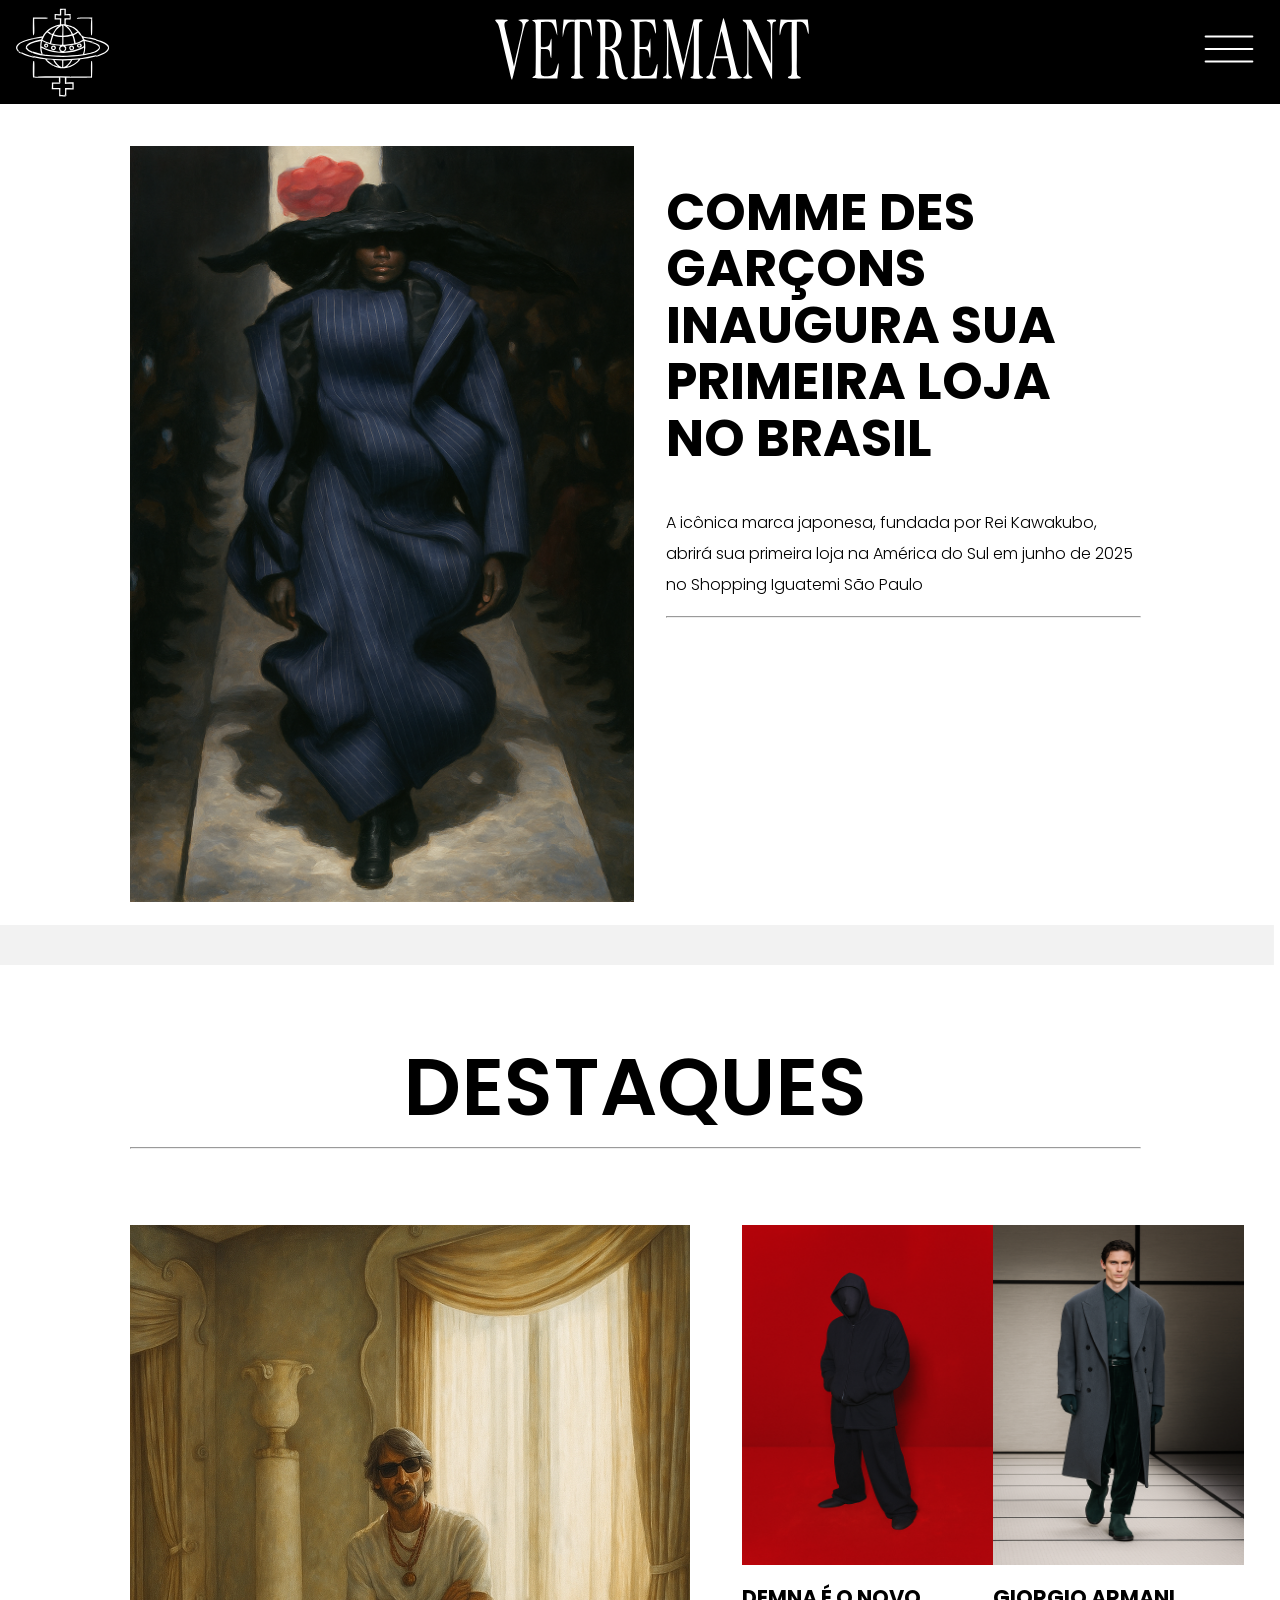
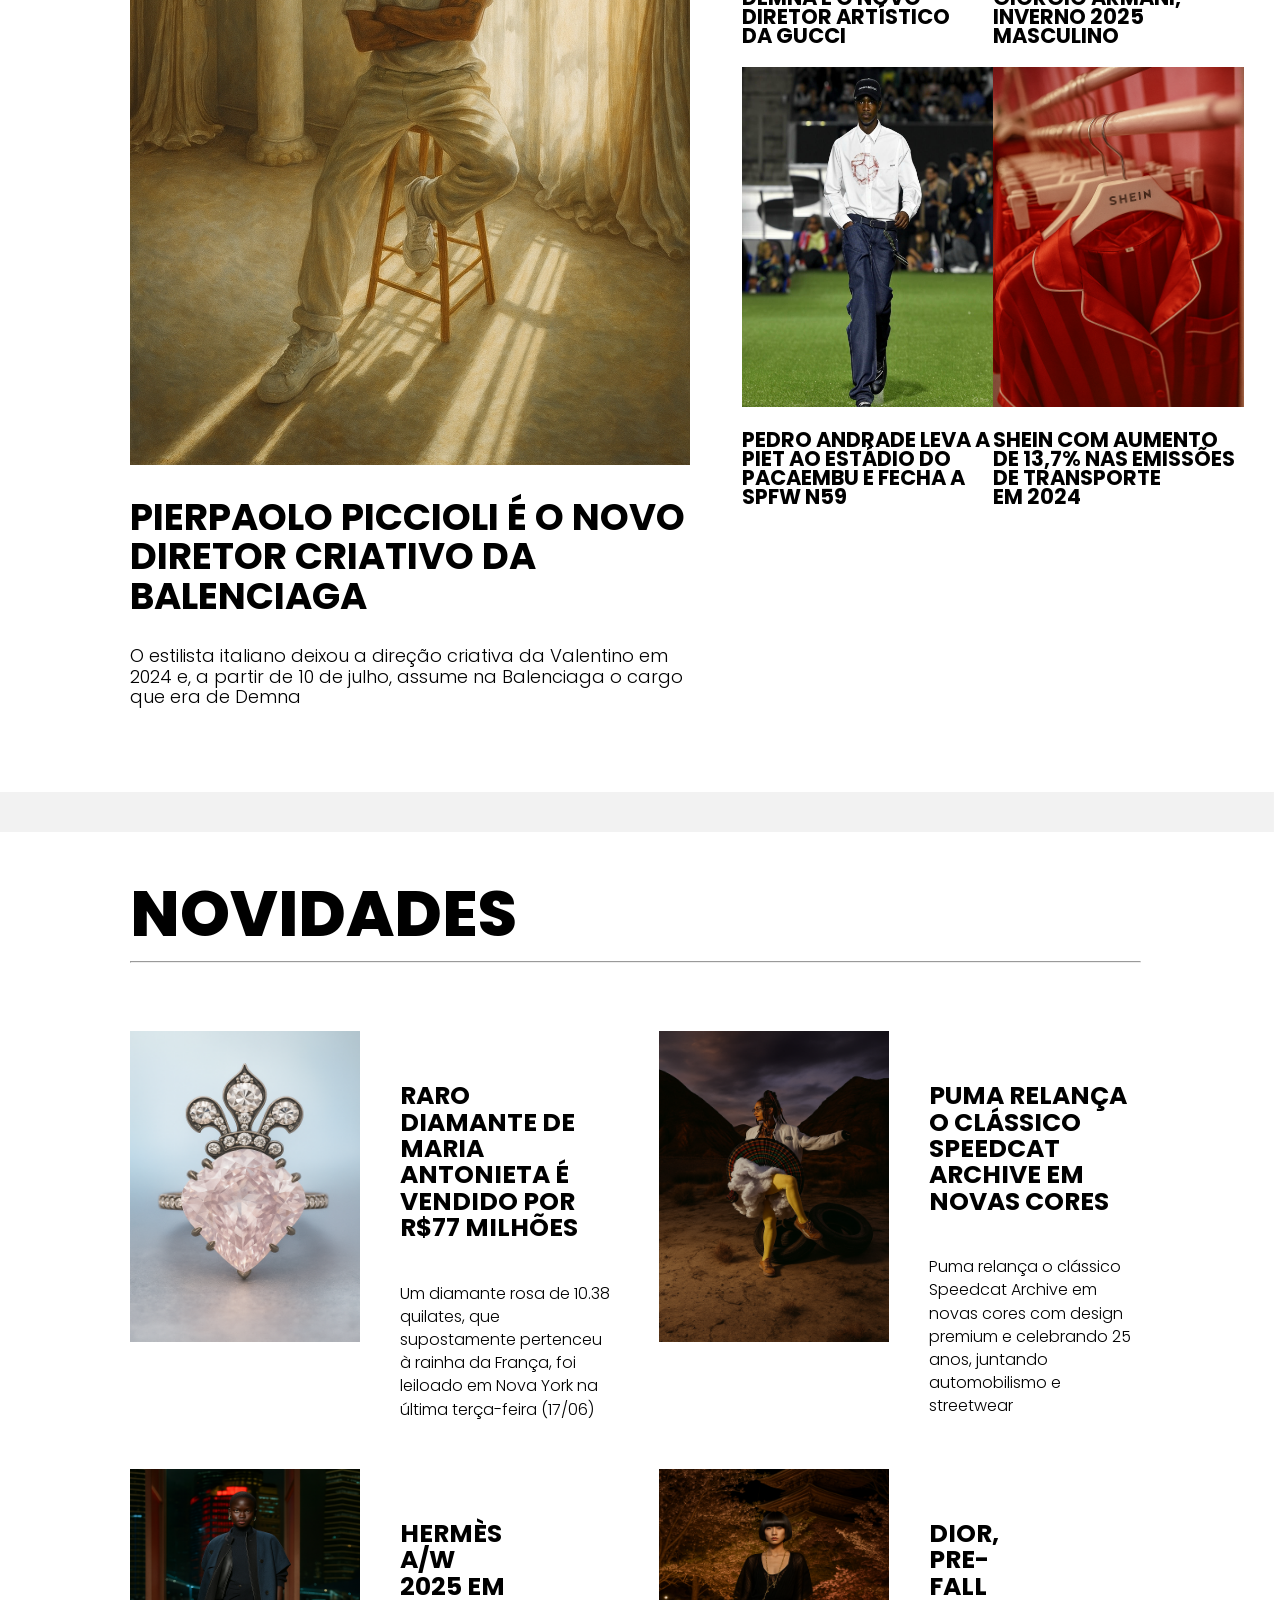
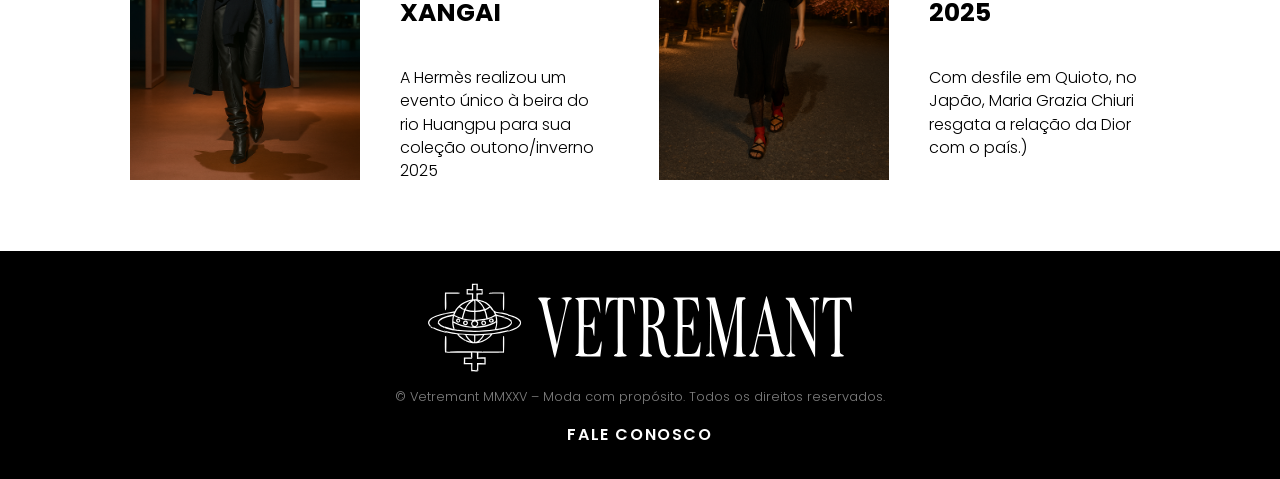
==== pages/index.html @ 710bb36f "HTML e CSS completo da página Comme des Garçons, Criaçao do JavaScript do menu para páginas de conte" ====
<!DOCTYPE html>
<html lang="en">
<head>
    <meta charset="UTF-8">
    <meta name="viewport" content="width=device-width, initial-scale=1.0">

    <link rel="preconnect" href="https://fonts.googleapis.com">
    <link rel="preconnect" href="https://fonts.gstatic.com" crossorigin>
    <link href="https://fonts.googleapis.com/css2?family=Poppins:wght@200;300;400;500;600;700;800;900&display=swap" rel="stylesheet">

    <link rel="stylesheet" href="../style/style.css">
    <script src="../js/script.js" defer></script>
    <title>Vetremant - Fashion News</title>
</head>

<body>
    <header class="header-desktop">
        <img src="../assets-images/symbol1.svg" alt="Símbolo do site de notícias Vetrement"">
        <a href="index.html">
            <img src="../assets-images/logo1.svg" alt="Nome do site de notícias Vetrement">
        </a>
        <button>
            <img src="../assets-images/icon-menu-hamburguer 1.svg" alt="Ícone de menu hambúrguer">
        </button>

        <nav>
            <button>
                <img src="../assets-images/cancel.svg" alt="Ícone de X para fechar o menu">
            </button>
            <a href="#home">Home</a>
            <a href="#secao2">Destaques</a>
            <a href="#secao3">Novidades</a>
        </nav>
    </header>

    <div class="container" id="home">>

        <main>
            <section class="primeira-secao">
                <div class="post-principal">
                    <a href="./pag-comme-des-garcons.html">
                        <img src="../assets-images/destaques/comme-des-garçons/comme-des-garcons-img1.png" alt="Imagem destaque da Comme des Garçons">
                    </a>
                    <div class="texto-post-principal">
                        <a href="./pag-comme-des-garcons.html">
                        <h1>Comme des garçons inaugura sua primeira loja no Brasil</h1>
                        </a>
                        <p>A icônica marca japonesa, fundada por Rei Kawakubo, abrirá sua primeira loja na América do Sul em junho de 2025 no Shopping Iguatemi São Paulo</p>
                        <hr>
                    </div>
                </div>
            </section>


            <div id="secao2"></div>
            <nav class="divisao"></nav>


            <section class="segunda-secao">
                <h1>DESTAQUES</h1>
                <hr>

                <div class="destaques-grid">
                    <div class="destaque-principal">
                        <a href="#">
                            <img src="../assets-images/destaques/pierpaolo/pierpaolo img1.png" alt="Imagem destaque de Pierpaolo Piccioli">
                        </a>
                        <div class="texto-destaque-principal">
                            <a href="#">
                                <h2>Pierpaolo Piccioli é o novo diretor criativo da Balenciaga</h2>
                            </a>
                            <p>O estilista italiano deixou a direção criativa da Valentino em 2024 e, a partir de 10 de julho, assume na Balenciaga o cargo que era de Demna</p>
                        </div>
                    </div>

                    <div class="destaques-secundarios">

                        <div class="destaque2">
                        <a href="#">
                            <img src="../assets-images/destaques/denma/denma img1.png" alt="Imagem destaque de Demna">
                        </a>
                        <div class="texto-destaque2">
                            <a href="#">
                                <h2>Demna é o novo<br>diretor artístico<br>da gucci</h2>
                            </a>
                        </div>
                    </div>

                    <div class="destaque3">
                        <a href="#">
                            <img src="../assets-images/destaques/armani/armani img1.png" alt="Imagem destaque da Armani">
                        </a>
                        <div class="texto-destaque3">
                            <a href="#">
                                <h2>Giorgio Armani,<br>inverno 2025<br>masculino</h2>
                            </a>
                        </div>
                    </div>

                    <div class="destaque4">
                        <a href="#">
                            <img src="../assets-images/destaques/piet/piet img1.jpg" alt="Imagem destaque da PIET">
                        </a>
                        <div class="texto-destaque4">
                            <a href="#">
                                <h2>Pedro Andrade leva a<br>PIET ao estádio do<br>Pacaembu e fecha a<br>SPFW N59</h2>
                            </a>
                        </div>
                    </div>

                    <div class="destaque5">
                        <a href="#">
                            <img src="../assets-images/destaques/shein/shein img1.png" alt="Imagem destaque da Shein">
                        </a>
                        <div class="texto-destaque4">
                            <a href="#">
                                <h2>Shein com aumento<br>de 13,7% nas emissões<br>de transporte<br>em 2024</h2>
                            </a>
                        </div>
                    
                    </div>

                </div>
                <div id="secao3"></div>
            </section>


            <nav class="divisao"></nav>

            <section class="terceira-secao">
                <h1>NOVIDADES</h1>
                <hr>

                <div class="novidades-grid">

                    <div class="novidade1">
                        <a href="#">
                            <img src="../assets-images/novidades/maria-antonieta/dima img1.png" alt="Imagem destaque do Diamante">
                        </a>
                        <div class="texto-novidade1">
                            <a href="#">
                                <h2>Raro diamante de Maria Antonieta é vendido por R$77 milhões</h2>
                            </a>
                            <p>Um diamante rosa de 10.38 quilates, que supostamente pertenceu à rainha da França, foi leiloado em Nova York na última terça-feira (17/06)</p>
                        </div>
                    </div>

                    <div class="novidade2">
                        <a href="#">
                            <img src="../assets-images/novidades/puma/puma img1.png" alt="Imagem destaque da Puma">
                        </a>
                        <div class="texto-novidade2">
                            <a href="#">
                                <h2>Puma relança o clássico Speedcat Archive em novas cores</h2>
                            </a>
                            <p>Puma relança o clássico Speedcat Archive em novas cores com design premium e celebrando 25 anos, juntando automobilismo e streetwear</p>
                        </div>
                    </div>

                    <div class="novidade3">
                        <a href="#">
                            <img src="../assets-images/novidades/hermes/hermes img1.png" alt="Imagem destaque da Hermès">
                        </a>
                        <div class="texto-novidade3">
                            <a href="#">
                                <h2>Hermès<br>A/W<br>2025 em<br>Xangai</h2>
                            </a>
                            <p>A Hermès realizou um evento único à beira do rio Huangpu para sua coleção outono/inverno 2025</p>
                        </div>
                    </div>

                    <div class="novidade4">
                        <a href="#">
                            <img src="../assets-images/novidades/dior/dior img1.png" alt="Imagem destaque do Diamante">
                        </a>
                        <div class="texto-novidade4">
                            <a href="#">
                                <h2>Dior,<br>pre-<br>fall<br>2025 </h2>
                            </a>
                            <p>Com desfile em Quioto, no Japão, Maria Grazia Chiuri resgata a relação da Dior com o país.)</p>
                        </div>
                    </div>

                </div>
            </section>
        </main>
    </div>

    <footer>
        <div class="footer-logos">
                <img src="../assets-images/symbol1.svg" alt="Símbolo para footer do site de notícias Vetrement">
                <img src="../assets-images/logo1.svg" alt="Logo para footer do site de notícias Vetrement">
        </div>
        <p>© Vetremant MMXXV – Moda com propósito. Todos os direitos reservados.</p>
            <a href="#">FALE CONOSCO</a>
    </footer>
</body>
</html>
---- style/style.css ----
*{
    margin: 0;
    padding: 0;
    box-sizing: border-box;
    text-decoration: none;
    font-family: "Poppins", sans-serif;
}

:root{
    --white: #FFFFFF;
    --black: #000000;
    --gray: #F2F2F2;
    --dark-blue: #00001A;
}


body.escurecer::before{
    content: "";
    position: fixed;
    height: 100%;
    width: 100%;
    background-color:rgba(0, 0, 26, 0.5);
    top: 0;
    left: 0;
    z-index: 1;
}

.header-desktop{
    height: 6.5rem;
    width: 100%;
    display: flex;
    justify-content: space-between;
    align-items: center;
    background-color: var(--black);
    padding: 1.5rem 1rem;
    position: fixed;
    top: 0;
    z-index: 998;
}

.header-desktop button {
    border: none;
    background: none;
    width: fit-content;
}

.header-desktop nav{
    position: fixed;
    background-color: var(--white);
    right: -100rem;
    top: 0;
    height: 100vh;
    width: 33.1875rem;
    z-index: 999;

    display: flex;
    flex-direction: column;
    padding: 1.7rem;
    gap: 9rem;
    text-align: center;

    transition: 0.7s;
}

.header-desktop nav.abrir{
    right: 0;
}

.header-desktop nav button{
    align-self: flex-end;
    margin-bottom: 1.44rem;
}

.header-desktop nav a{
    text-decoration: none;
    color: var(--black);
    font-size: 2.5rem;
    font-weight: 400rem;
    text-transform: uppercase;
}


.container{
    max-width: 1510px;
    margin: 0 auto;
    padding-left: 8.12rem;
    padding-right: 8.70rem;
}

.primeira-secao{
    margin-top: 6rem;
    margin-bottom: 1rem;
}

.primeira-secao img{
    max-width: 38.5rem;
    max-height: 47.25rem;
}

.post-principal{
    display: grid;
    grid-template-columns: 1fr 1fr;
    gap: 2rem;
}

.post-principal h1{
    color: var(--black);
    font-size: 3.205rem;
    font-weight: 700;
    line-height: 110%;
    text-transform: uppercase;
    margin-top: 2.37rem;
    margin-bottom: 2.62rem;
}

.post-principal p{
    color: var(--black);
    font-size: 1rem;
    font-weight: 300;
    line-height: 1.93163rem;
    margin-bottom: 0.94rem;
}

.divisao{
    background-color: var(--gray);
    position: relative;
    width: 99.7vw;
    height: 2.5rem;
    left: 50%;
    transform: translateX(-50%);
}

.segunda-secao{
    margin-top: 3.88rem;
    margin-bottom: 2rem;
}

.segunda-secao h1{
    color: var(--black);
    font-size: 5rem;
    font-weight: 600;
    line-height: normal;
    text-transform: uppercase;
    text-align: center;
}

.segunda-secao hr{
    margin-bottom: 4.75rem;
}

.destaque-principal img{
    max-width: 38.5rem;
    max-height: 52.5rem;
}

.destaque2 img, .destaque3 img, .destaque4 img, .destaque5 img{
    width: 15.6875rem;
    height: 21.25rem;
    margin-bottom: 1rem;
}

.texto-destaque-principal h2{
    color: var(--black);
    font-size: 2.32rem;
    font-weight: 700;
    line-height: 2.45rem;
    text-transform: uppercase;
    margin-top: 1.63rem;
    margin-bottom: 1.88rem;
}

.texto-destaque-principal p{
    color: var(--black);
    font-size: 1.125rem;
    font-weight: 300;
    line-height: 1.3rem
}

.destaque2 h2, .destaque3 h2, .destaque4 h2, .destaque5 h2{
    color: var(--black);
    font-size: 1.3125rem;
    font-weight: 700;
    line-height: 1.2rem;
    text-transform: uppercase;
    margin-bottom: 1.31rem;
}

.destaques-grid{
    display: grid;
    grid-template-columns: 1fr 1fr;
    gap: 3.25rem;
    align-items: start;
}

.destaques-secundarios {
    display: grid;
    grid-template-columns: 1fr 1fr;
    row-gap: 0;
}

.terceira-secao{
    margin-top: 2.13rem;
}

.terceira-secao h1{
    color: var(--black);
    font-size: 4rem;
    font-weight: 800;
    text-transform: uppercase;
}

.terceira-secao hr{
    margin-bottom: 4.25rem;
}

.novidades-grid h2{
    color: var(--black);
    font-size: 1.5625rem;
    font-weight: 700;
    line-height: 1.65rem;
    text-transform: uppercase;
    margin-bottom: 2.5rem;
    margin-top: 3.25rem;
}

.novidades-grid p{
    color: var(--black);
    font-size: 1rem;
    font-weight: 300;
    line-height: 1.45rem;
}

.novidades-grid img{
    width: 14.375rem;
    height: 19.4375rem;
}

.novidades-grid{
    display: grid;
    grid-template-columns: 1fr 1fr;
    gap: 3rem;
}

.novidade1, .novidade2, .novidade3, .novidade4{
    display: flex;
    align-items: start;
    gap: 2.5rem;
}

footer{
    margin-top: 4rem;
    background-color: var(--black);
    color: var(--white);
    padding: 2rem 2.5rem;
    max-width: 100%;
    display: flex;
    flex-direction: column;
    align-items: center;
    gap: 1rem;
}

.footer-logos {
    display: flex;
    align-items: center;
    gap: 1rem;
}

footer p{
    font-size: 0.8rem;
    font-weight: 300;
    color: gray;
}

footer a{
    color: inherit; 
    font-weight: 600;
    letter-spacing: 0.1rem;
}
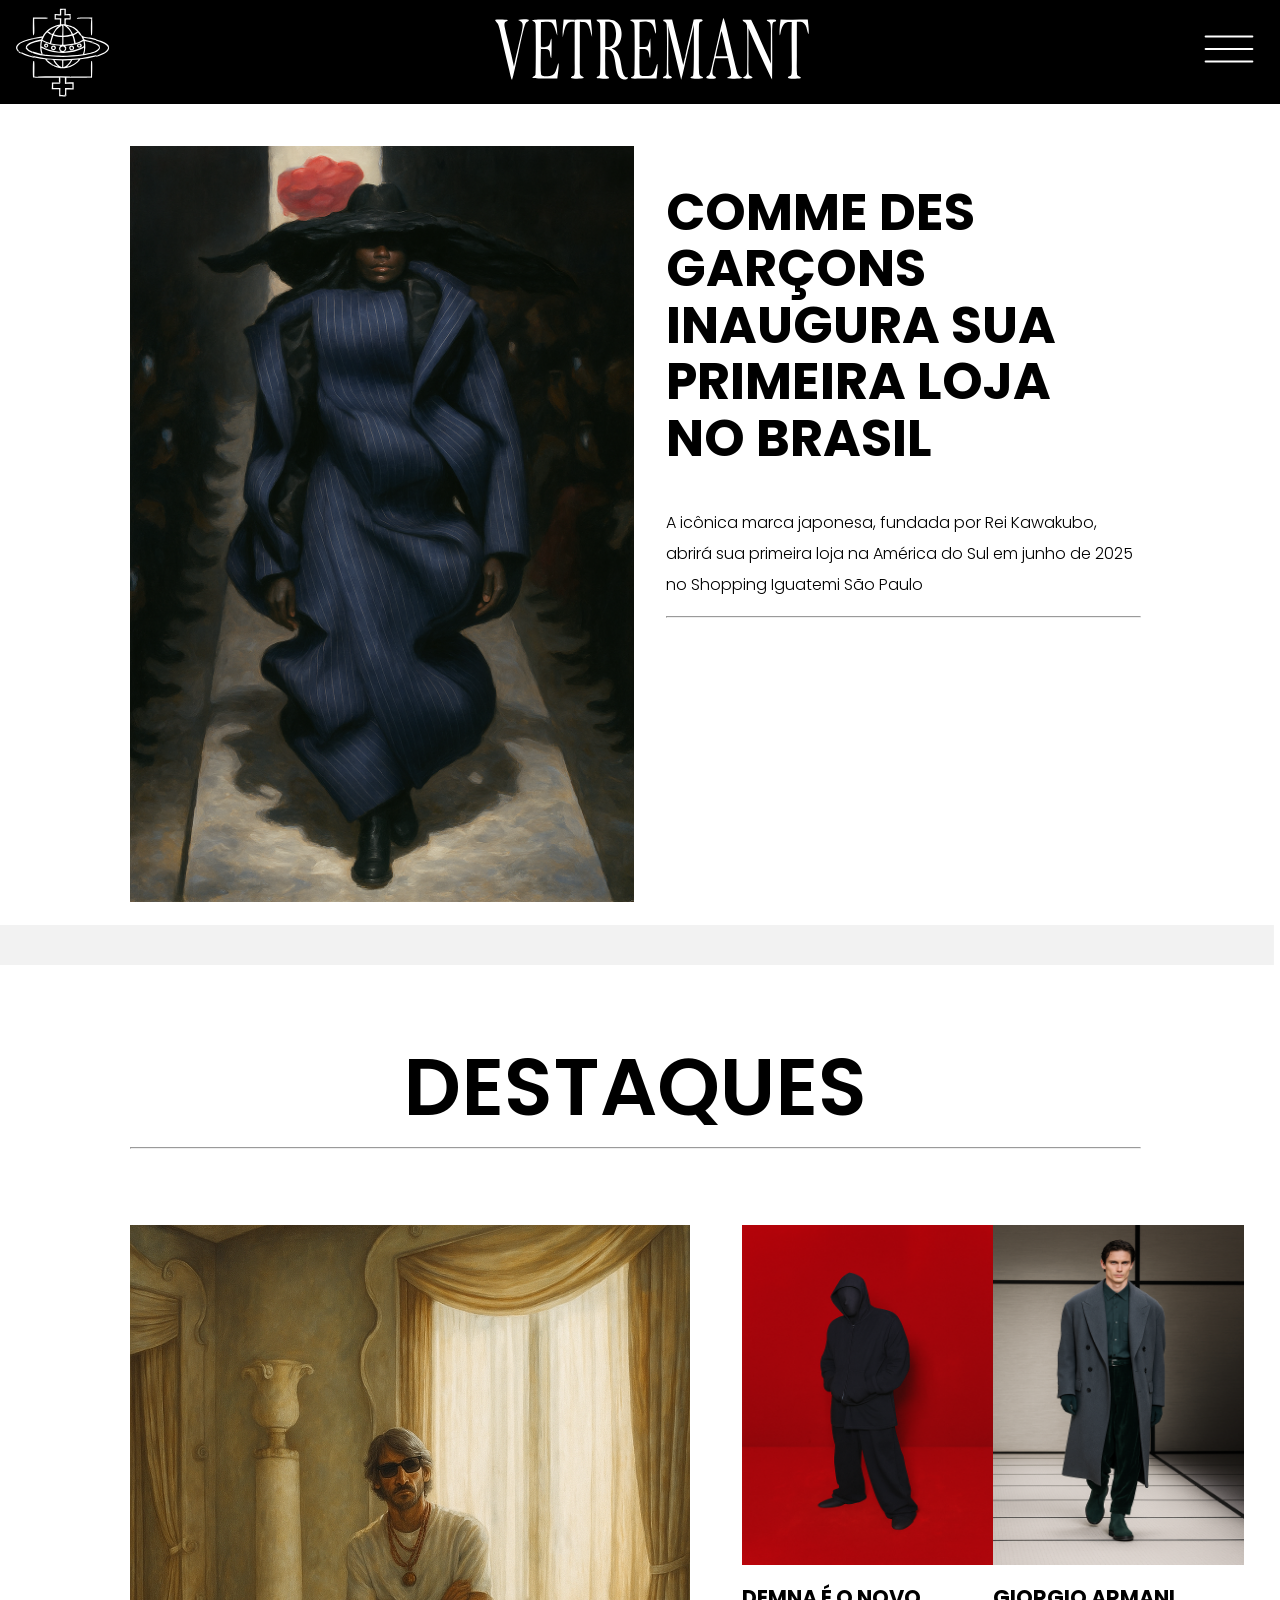
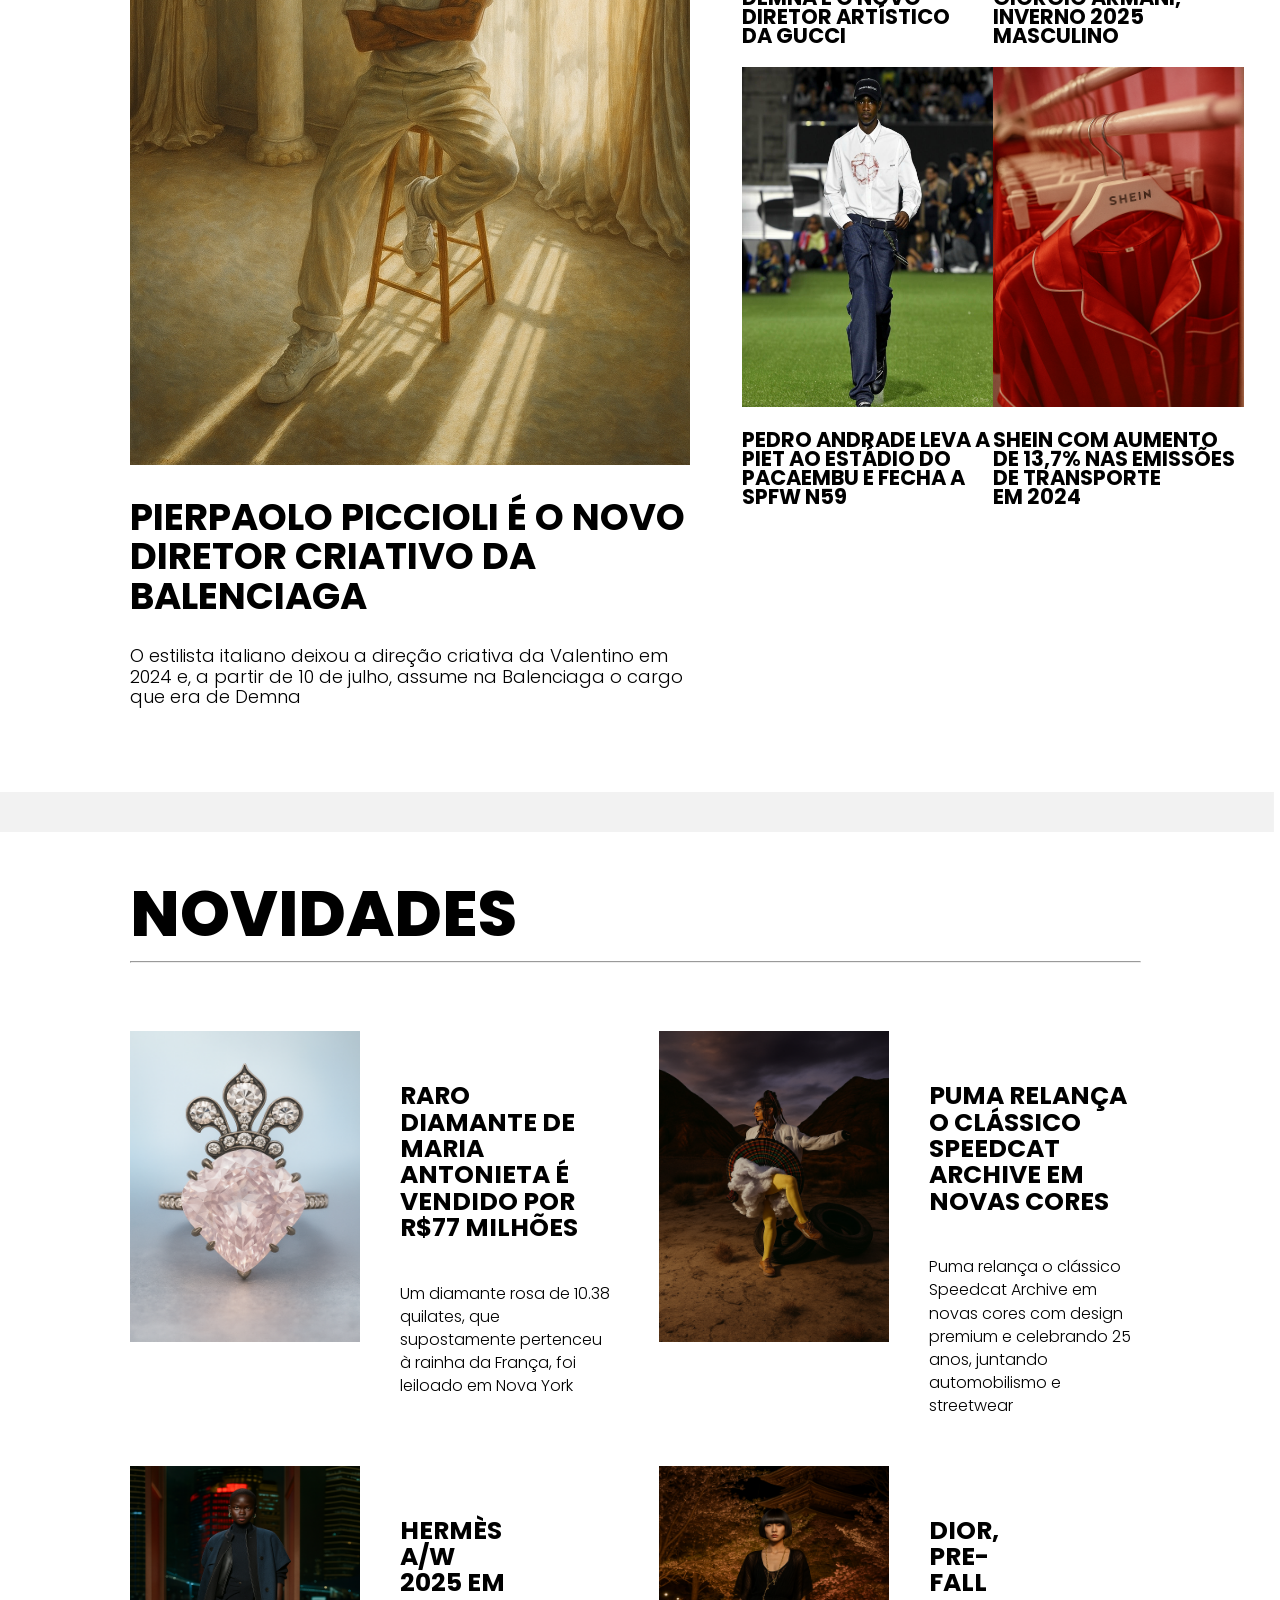
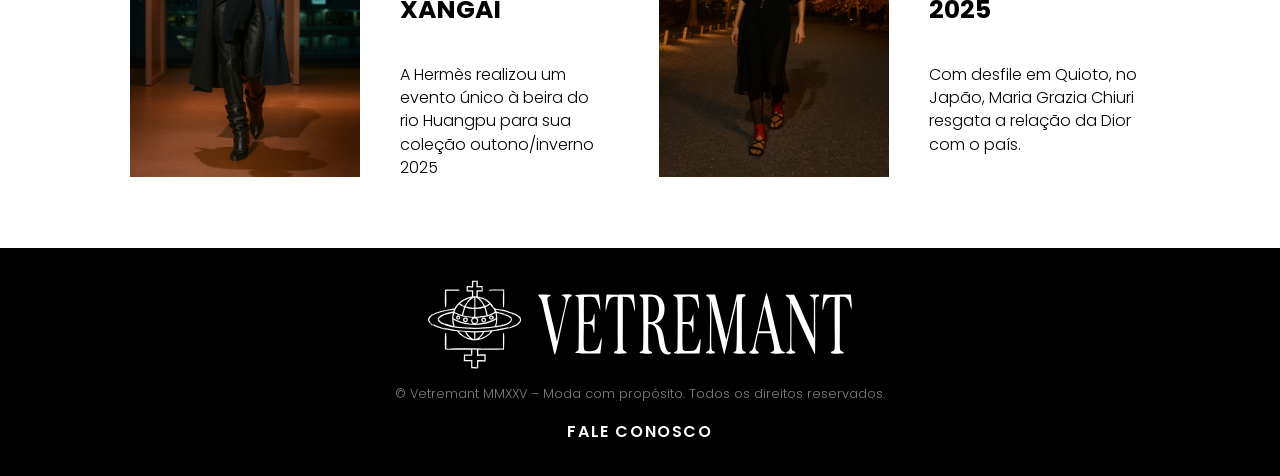
==== commit d26083f3: "Finalizaçao do projeto Vetremant para desktop" ====
--- a/pages/index.html
+++ b/pages/index.html
@@ -15,9 +15,9 @@
 
 <body>
     <header class="header-desktop">
-        <img src="../assets-images/symbol1.svg" alt="Símbolo do site de notícias Vetrement"">
+        <img src="../assets-images/symbol1.svg" alt="Símbolo do site de notícias Vetremant"">
         <a href="index.html">
-            <img src="../assets-images/logo1.svg" alt="Nome do site de notícias Vetrement">
+            <img src="../assets-images/logo1.svg" alt="Nome do site de notícias Vetremant">
         </a>
         <button>
             <img src="../assets-images/icon-menu-hamburguer 1.svg" alt="Ícone de menu hambúrguer">
@@ -62,11 +62,11 @@
 
                 <div class="destaques-grid">
                     <div class="destaque-principal">
-                        <a href="#">
+                        <a href="./pag-pierpaolo.html">
                             <img src="../assets-images/destaques/pierpaolo/pierpaolo img1.png" alt="Imagem destaque de Pierpaolo Piccioli">
                         </a>
                         <div class="texto-destaque-principal">
-                            <a href="#">
+                            <a href="./pag-pierpaolo.html">
                                 <h2>Pierpaolo Piccioli é o novo diretor criativo da Balenciaga</h2>
                             </a>
                             <p>O estilista italiano deixou a direção criativa da Valentino em 2024 e, a partir de 10 de julho, assume na Balenciaga o cargo que era de Demna</p>
@@ -76,44 +76,44 @@
                     <div class="destaques-secundarios">
 
                         <div class="destaque2">
-                        <a href="#">
+                        <a href="./pag-denma.html">
                             <img src="../assets-images/destaques/denma/denma img1.png" alt="Imagem destaque de Demna">
                         </a>
                         <div class="texto-destaque2">
-                            <a href="#">
+                            <a href="./pag-denma.html">
                                 <h2>Demna é o novo<br>diretor artístico<br>da gucci</h2>
                             </a>
                         </div>
                     </div>
 
                     <div class="destaque3">
-                        <a href="#">
+                        <a href="./pag-armani.html">
                             <img src="../assets-images/destaques/armani/armani img1.png" alt="Imagem destaque da Armani">
                         </a>
                         <div class="texto-destaque3">
-                            <a href="#">
+                            <a href="./pag-armani.html">
                                 <h2>Giorgio Armani,<br>inverno 2025<br>masculino</h2>
                             </a>
                         </div>
                     </div>
 
                     <div class="destaque4">
-                        <a href="#">
+                        <a href="./pag-piet.html">
                             <img src="../assets-images/destaques/piet/piet img1.jpg" alt="Imagem destaque da PIET">
                         </a>
                         <div class="texto-destaque4">
-                            <a href="#">
+                            <a href="./pag-piet.html">
                                 <h2>Pedro Andrade leva a<br>PIET ao estádio do<br>Pacaembu e fecha a<br>SPFW N59</h2>
                             </a>
                         </div>
                     </div>
 
                     <div class="destaque5">
-                        <a href="#">
+                        <a href="./pag-shein.html">
                             <img src="../assets-images/destaques/shein/shein img1.png" alt="Imagem destaque da Shein">
                         </a>
-                        <div class="texto-destaque4">
-                            <a href="#">
+                        <div class="texto-destaque5">
+                            <a href="./pag-shein.html">
                                 <h2>Shein com aumento<br>de 13,7% nas emissões<br>de transporte<br>em 2024</h2>
                             </a>
                         </div>
@@ -134,23 +134,23 @@
                 <div class="novidades-grid">
 
                     <div class="novidade1">
-                        <a href="#">
+                        <a href="./pag-diamante.html">
                             <img src="../assets-images/novidades/maria-antonieta/dima img1.png" alt="Imagem destaque do Diamante">
                         </a>
                         <div class="texto-novidade1">
-                            <a href="#">
+                            <a href="./pag-diamante.html">
                                 <h2>Raro diamante de Maria Antonieta é vendido por R$77 milhões</h2>
                             </a>
-                            <p>Um diamante rosa de 10.38 quilates, que supostamente pertenceu à rainha da França, foi leiloado em Nova York na última terça-feira (17/06)</p>
+                            <p>Um diamante rosa de 10.38 quilates, que supostamente pertenceu à rainha da França, foi leiloado em Nova York</p>
                         </div>
                     </div>
 
                     <div class="novidade2">
-                        <a href="#">
+                        <a href="./pag-puma.html">
                             <img src="../assets-images/novidades/puma/puma img1.png" alt="Imagem destaque da Puma">
                         </a>
                         <div class="texto-novidade2">
-                            <a href="#">
+                            <a href="./pag-puma.html">
                                 <h2>Puma relança o clássico Speedcat Archive em novas cores</h2>
                             </a>
                             <p>Puma relança o clássico Speedcat Archive em novas cores com design premium e celebrando 25 anos, juntando automobilismo e streetwear</p>
@@ -158,11 +158,11 @@
                     </div>
 
                     <div class="novidade3">
-                        <a href="#">
+                        <a href="./pag-hermes.html">
                             <img src="../assets-images/novidades/hermes/hermes img1.png" alt="Imagem destaque da Hermès">
                         </a>
                         <div class="texto-novidade3">
-                            <a href="#">
+                            <a href="./pag-hermes.html">
                                 <h2>Hermès<br>A/W<br>2025 em<br>Xangai</h2>
                             </a>
                             <p>A Hermès realizou um evento único à beira do rio Huangpu para sua coleção outono/inverno 2025</p>
@@ -170,14 +170,14 @@
                     </div>
 
                     <div class="novidade4">
-                        <a href="#">
-                            <img src="../assets-images/novidades/dior/dior img1.png" alt="Imagem destaque do Diamante">
+                        <a href="./pag-dior.html">
+                            <img src="../assets-images/novidades/dior/dior img1.png" alt="Imagem destaque da Dior">
                         </a>
                         <div class="texto-novidade4">
-                            <a href="#">
-                                <h2>Dior,<br>pre-<br>fall<br>2025 </h2>
+                            <a href="./pag-dior.html">
+                                <h2>Dior,<br>pre-<br>fall<br>2025</h2>
                             </a>
-                            <p>Com desfile em Quioto, no Japão, Maria Grazia Chiuri resgata a relação da Dior com o país.)</p>
+                            <p>Com desfile em Quioto, no Japão, Maria Grazia Chiuri resgata a relação da Dior com o país.</p>
                         </div>
                     </div>
 
@@ -188,11 +188,11 @@
 
     <footer>
         <div class="footer-logos">
-                <img src="../assets-images/symbol1.svg" alt="Símbolo para footer do site de notícias Vetrement">
-                <img src="../assets-images/logo1.svg" alt="Logo para footer do site de notícias Vetrement">
+                <img src="../assets-images/symbol1.svg" alt="Símbolo para footer do site de notícias Vetremant">
+                <img src="../assets-images/logo1.svg" alt="Logo para footer do site de notícias Vetremant">
         </div>
         <p>© Vetremant MMXXV – Moda com propósito. Todos os direitos reservados.</p>
-            <a href="#">FALE CONOSCO</a>
+            <a href="./contato.html">FALE CONOSCO</a>
     </footer>
 </body>
 </html>
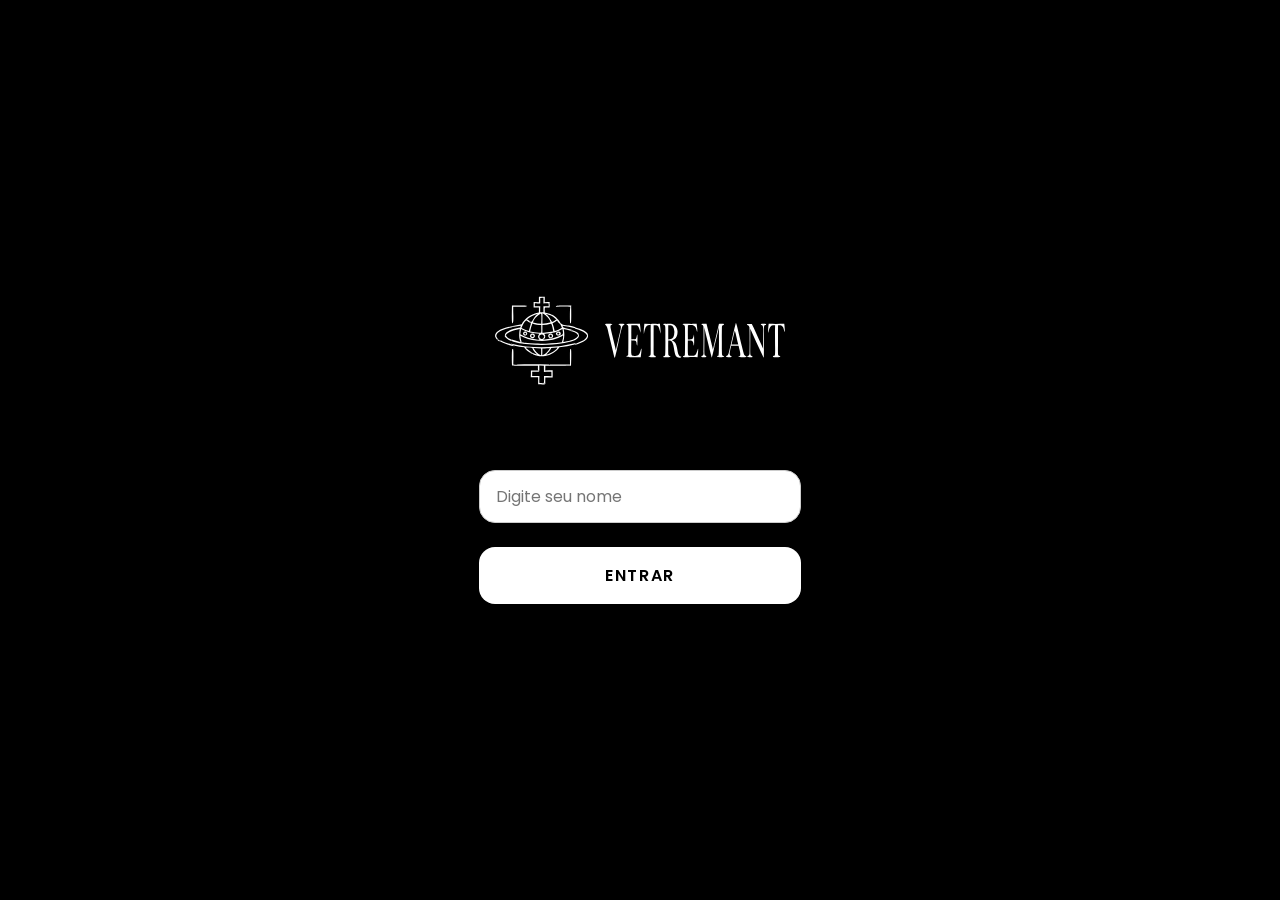
==== commit 15c9a1b0: "Mudança do nome index para home" ====
--- a/pages/index.html
+++ b/pages/index.html
@@ -1,198 +1,34 @@
 <!DOCTYPE html>
-<html lang="en">
+<html lang="pt-BR">
 <head>
     <meta charset="UTF-8">
     <meta name="viewport" content="width=device-width, initial-scale=1.0">
 
     <link rel="preconnect" href="https://fonts.googleapis.com">
-    <link rel="preconnect" href="https://fonts.gstatic.com" crossorigin>
-    <link href="https://fonts.googleapis.com/css2?family=Poppins:wght@200;300;400;500;600;700;800;900&display=swap" rel="stylesheet">
+    <link rel="preconnect" href="https://fonts.gstatic.com" crossorigin>
+    <link href="https://fonts.googleapis.com/css2?family=Poppins:wght@200;300;400;500;600;700;800;900&display=swap" rel="stylesheet">
 
-    <link rel="stylesheet" href="../style/style.css">
-    <script src="../js/script.js" defer></script>
-    <title>Vetremant - Fashion News</title>
+    <link rel="stylesheet" href="../style/style-login.css">
+    <link rel="stylesheet" href="../style/style-mobile.css">
+    <script src="../js/script-login.js" defer></script>
+    <title>Login - Vetremant</title>
 </head>
+<body>
 
-<body>
-    <header class="header-desktop">
-        <img src="../assets-images/symbol1.svg" alt="Símbolo do site de notícias Vetremant"">
-        <a href="index.html">
-            <img src="../assets-images/logo1.svg" alt="Nome do site de notícias Vetremant">
-        </a>
-        <button>
-            <img src="../assets-images/icon-menu-hamburguer 1.svg" alt="Ícone de menu hambúrguer">
-        </button>
+    <div class="login-container">
+        <div class="logo">
+            <img src="../assets-images/symbol1.svg" alt="Símbolo do site Vetremant">
+            <img src="../assets-images/logo1.svg" alt="Nome do site Vetremant">
+        </div>
 
-        <nav>
-            <button>
-                <img src="../assets-images/cancel.svg" alt="Ícone de X para fechar o menu">
-            </button>
-            <a href="#home">Home</a>
-            <a href="#secao2">Destaques</a>
-            <a href="#secao3">Novidades</a>
-        </nav>
-    </header>
-
-    <div class="container" id="home">>
-
-        <main>
-            <section class="primeira-secao">
-                <div class="post-principal">
-                    <a href="./pag-comme-des-garcons.html">
-                        <img src="../assets-images/destaques/comme-des-garçons/comme-des-garcons-img1.png" alt="Imagem destaque da Comme des Garçons">
-                    </a>
-                    <div class="texto-post-principal">
-                        <a href="./pag-comme-des-garcons.html">
-                        <h1>Comme des garçons inaugura sua primeira loja no Brasil</h1>
-                        </a>
-                        <p>A icônica marca japonesa, fundada por Rei Kawakubo, abrirá sua primeira loja na América do Sul em junho de 2025 no Shopping Iguatemi São Paulo</p>
-                        <hr>
-                    </div>
-                </div>
-            </section>
-
-
-            <div id="secao2"></div>
-            <nav class="divisao"></nav>
-
-
-            <section class="segunda-secao">
-                <h1>DESTAQUES</h1>
-                <hr>
-
-                <div class="destaques-grid">
-                    <div class="destaque-principal">
-                        <a href="./pag-pierpaolo.html">
-                            <img src="../assets-images/destaques/pierpaolo/pierpaolo img1.png" alt="Imagem destaque de Pierpaolo Piccioli">
-                        </a>
-                        <div class="texto-destaque-principal">
-                            <a href="./pag-pierpaolo.html">
-                                <h2>Pierpaolo Piccioli é o novo diretor criativo da Balenciaga</h2>
-                            </a>
-                            <p>O estilista italiano deixou a direção criativa da Valentino em 2024 e, a partir de 10 de julho, assume na Balenciaga o cargo que era de Demna</p>
-                        </div>
-                    </div>
-
-                    <div class="destaques-secundarios">
-
-                        <div class="destaque2">
-                        <a href="./pag-denma.html">
-                            <img src="../assets-images/destaques/denma/denma img1.png" alt="Imagem destaque de Demna">
-                        </a>
-                        <div class="texto-destaque2">
-                            <a href="./pag-denma.html">
-                                <h2>Demna é o novo<br>diretor artístico<br>da gucci</h2>
-                            </a>
-                        </div>
-                    </div>
-
-                    <div class="destaque3">
-                        <a href="./pag-armani.html">
-                            <img src="../assets-images/destaques/armani/armani img1.png" alt="Imagem destaque da Armani">
-                        </a>
-                        <div class="texto-destaque3">
-                            <a href="./pag-armani.html">
-                                <h2>Giorgio Armani,<br>inverno 2025<br>masculino</h2>
-                            </a>
-                        </div>
-                    </div>
-
-                    <div class="destaque4">
-                        <a href="./pag-piet.html">
-                            <img src="../assets-images/destaques/piet/piet img1.jpg" alt="Imagem destaque da PIET">
-                        </a>
-                        <div class="texto-destaque4">
-                            <a href="./pag-piet.html">
-                                <h2>Pedro Andrade leva a<br>PIET ao estádio do<br>Pacaembu e fecha a<br>SPFW N59</h2>
-                            </a>
-                        </div>
-                    </div>
-
-                    <div class="destaque5">
-                        <a href="./pag-shein.html">
-                            <img src="../assets-images/destaques/shein/shein img1.png" alt="Imagem destaque da Shein">
-                        </a>
-                        <div class="texto-destaque5">
-                            <a href="./pag-shein.html">
-                                <h2>Shein com aumento<br>de 13,7% nas emissões<br>de transporte<br>em 2024</h2>
-                            </a>
-                        </div>
-                    
-                    </div>
-
-                </div>
-                <div id="secao3"></div>
-            </section>
-
-
-            <nav class="divisao"></nav>
-
-            <section class="terceira-secao">
-                <h1>NOVIDADES</h1>
-                <hr>
-
-                <div class="novidades-grid">
-
-                    <div class="novidade1">
-                        <a href="./pag-diamante.html">
-                            <img src="../assets-images/novidades/maria-antonieta/dima img1.png" alt="Imagem destaque do Diamante">
-                        </a>
-                        <div class="texto-novidade1">
-                            <a href="./pag-diamante.html">
-                                <h2>Raro diamante de Maria Antonieta é vendido por R$77 milhões</h2>
-                            </a>
-                            <p>Um diamante rosa de 10.38 quilates, que supostamente pertenceu à rainha da França, foi leiloado em Nova York</p>
-                        </div>
-                    </div>
-
-                    <div class="novidade2">
-                        <a href="./pag-puma.html">
-                            <img src="../assets-images/novidades/puma/puma img1.png" alt="Imagem destaque da Puma">
-                        </a>
-                        <div class="texto-novidade2">
-                            <a href="./pag-puma.html">
-                                <h2>Puma relança o clássico Speedcat Archive em novas cores</h2>
-                            </a>
-                            <p>Puma relança o clássico Speedcat Archive em novas cores com design premium e celebrando 25 anos, juntando automobilismo e streetwear</p>
-                        </div>
-                    </div>
-
-                    <div class="novidade3">
-                        <a href="./pag-hermes.html">
-                            <img src="../assets-images/novidades/hermes/hermes img1.png" alt="Imagem destaque da Hermès">
-                        </a>
-                        <div class="texto-novidade3">
-                            <a href="./pag-hermes.html">
-                                <h2>Hermès<br>A/W<br>2025 em<br>Xangai</h2>
-                            </a>
-                            <p>A Hermès realizou um evento único à beira do rio Huangpu para sua coleção outono/inverno 2025</p>
-                        </div>
-                    </div>
-
-                    <div class="novidade4">
-                        <a href="./pag-dior.html">
-                            <img src="../assets-images/novidades/dior/dior img1.png" alt="Imagem destaque da Dior">
-                        </a>
-                        <div class="texto-novidade4">
-                            <a href="./pag-dior.html">
-                                <h2>Dior,<br>pre-<br>fall<br>2025</h2>
-                            </a>
-                            <p>Com desfile em Quioto, no Japão, Maria Grazia Chiuri resgata a relação da Dior com o país.</p>
-                        </div>
-                    </div>
-
-                </div>
-            </section>
-        </main>
+        <form id="login-form">
+            <div class="form-group">
+                <label for="username">Usuário</label>
+                <input type="text" id="username" name="username" placeholder="Digite seu nome" required>
+            </div>
+            <button type="submit">Entrar</button>
+        </form>
     </div>
 
-    <footer>
-        <div class="footer-logos">
-                <img src="../assets-images/symbol1.svg" alt="Símbolo para footer do site de notícias Vetremant">
-                <img src="../assets-images/logo1.svg" alt="Logo para footer do site de notícias Vetremant">
-        </div>
-        <p>© Vetremant MMXXV – Moda com propósito. Todos os direitos reservados.</p>
-            <a href="./contato.html">FALE CONOSCO</a>
-    </footer>
 </body>
 </html>
--- a/style/style-login.css
+++ b/style/style-login.css
@@ -0,0 +1,103 @@
+
+*{
+    margin: 0;
+    padding: 0;
+    box-sizing: border-box;
+    text-decoration: none;
+    font-family: "Poppins", sans-serif;
+}
+
+:root{
+    --white: #FFFFFF;
+    --black: #000000;
+    --gray: #F2F2F2;
+    --dark-blue: #00001A;
+}
+
+
+body {
+    background-color: var(--black);
+    color: var(--black);
+    display: flex;
+    justify-content: center;
+    align-items: center;
+    min-height: 100vh;
+    width: 100%;
+}
+
+
+.login-container {
+    padding: 3rem 4rem;
+    border-radius: 8px;
+    width: 100%;
+    max-width: 450px;
+    display: flex;
+    flex-direction: column;
+    align-items: center;
+    gap: 2.5rem;
+}
+
+
+.logo {
+    display: flex;
+    align-items: center;
+    gap: 1rem;
+    margin-bottom: 1rem;
+}
+
+
+.logo img:last-child {
+    width: 180px; 
+}
+
+
+form {
+    width: 100%;
+    display: flex;
+    flex-direction: column;
+    gap: 1.5rem;
+}
+
+.form-group {
+    display: flex;
+    flex-direction: column;
+}
+
+.form-group label {
+    font-size: 0.875rem;
+    font-weight: 500;
+    margin-bottom: 0.5rem;
+}
+
+
+input[type="text"] {
+    border: 1px solid #ccc;
+    border-radius: 1rem;
+    padding: 0.8rem 1rem;
+    font-size: 1rem;
+    font-family: "Poppins", sans-serif;
+}
+
+input[type="text"]:focus {
+    outline: none;
+    border-color: var(--black);
+}
+
+
+button[type="submit"] {
+    background-color: var(--white);
+    color: var(--black);
+    border: none;
+    border-radius: 1rem;
+    padding: 1rem;
+    font-size: 1rem;
+    font-weight: 600;
+    text-transform: uppercase;
+    letter-spacing: 0.1rem;
+    cursor: pointer;
+    transition: 0.5s;
+}
+
+button[type="submit"]:hover {
+    background-color: rgba(194, 194, 198, 0.5);
+}
--- a/style/style-mobile.css
+++ b/style/style-mobile.css
@@ -0,0 +1,141 @@
+@media (max-width: 768px) {
+
+    .container {
+        padding-left: 1.5rem;
+        padding-right: 1.5rem;
+    }
+
+    .header-desktop {
+        padding: 1rem 1.5rem;
+    }
+
+    .header-desktop > img:first-child {
+        width: 5rem;
+        height: auto;
+    }
+
+    .header-desktop > a > img {
+        width: 190px;
+    }
+    
+    .header-desktop nav {
+        width: 85vw;
+    }
+
+    .header-desktop nav a {
+        font-size: 2rem;
+        gap: 7rem;
+    }
+
+    footer {
+        text-align: center;
+        padding: 1rem 1.5rem;
+    }
+
+    .footer-logos img:first-child{
+        width: 4.5rem;
+        height: auto;
+    }
+
+    .footer-logos img:last-child{
+        width: 10rem;
+        height: auto;
+    }
+
+    .post-principal,
+    .destaques-grid,
+    .destaques-secundarios,
+    .novidades-grid {
+        grid-template-columns: 1fr;
+        gap: 2.5rem;
+    }
+
+    .post-principal h1 {
+        font-size: 2.2rem;
+    }
+
+    .segunda-secao h1 {
+        font-size: 2.8rem;
+    }
+
+    .terceira-secao h1 {
+        font-size: 2.5rem;
+    }
+
+    .texto-destaque-principal h2 {
+        font-size: 1.8rem;
+    }
+
+    .primeira-secao img,
+    .destaque-principal img,
+    .destaque2 img, .destaque3 img, .destaque4 img, .destaque5 img,
+    .novidades-grid img {
+        width: 100%;
+        height: auto;
+        max-width: 100%;
+        max-height: none;
+    }
+    
+    .novidade1, .novidade2, .novidade3, .novidade4 {
+        flex-direction: column;
+        gap: 1rem;
+    }
+
+    .novidades-grid h2 {
+        margin-top: 0.5rem;
+        margin-bottom: 1rem;
+    }
+
+    .primeira-secao {
+        margin-top: 8rem;
+    }
+    
+    main {
+        grid-template-columns: 1fr;
+    }
+
+    .conteudo {
+        grid-column: 1 / -1;
+    }
+
+    #pagina-contato {
+        padding-top: 8rem;
+        padding-bottom: 3rem;
+    }
+
+    .contato-main h1 {
+        font-size: 2.5rem;
+    }
+
+    .contato-main p {
+        font-size: 1rem;
+    }
+    
+    .btn-enviar {
+        width: 100%;
+        padding: 1rem;
+    }
+}
+
+@media (max-width: 480px) {
+    .login-container {
+        padding: 2rem 1.5rem;
+        gap: 2rem;
+    }
+    
+    .logo img:first-child {
+        width: 40px;
+    }
+
+    .logo img:last-child {
+        width: 150px;
+    }
+
+    .form-group label {
+        font-size: 0.75rem;
+    }
+
+    button[type="submit"] {
+        padding: 0.9rem;
+    }
+}
